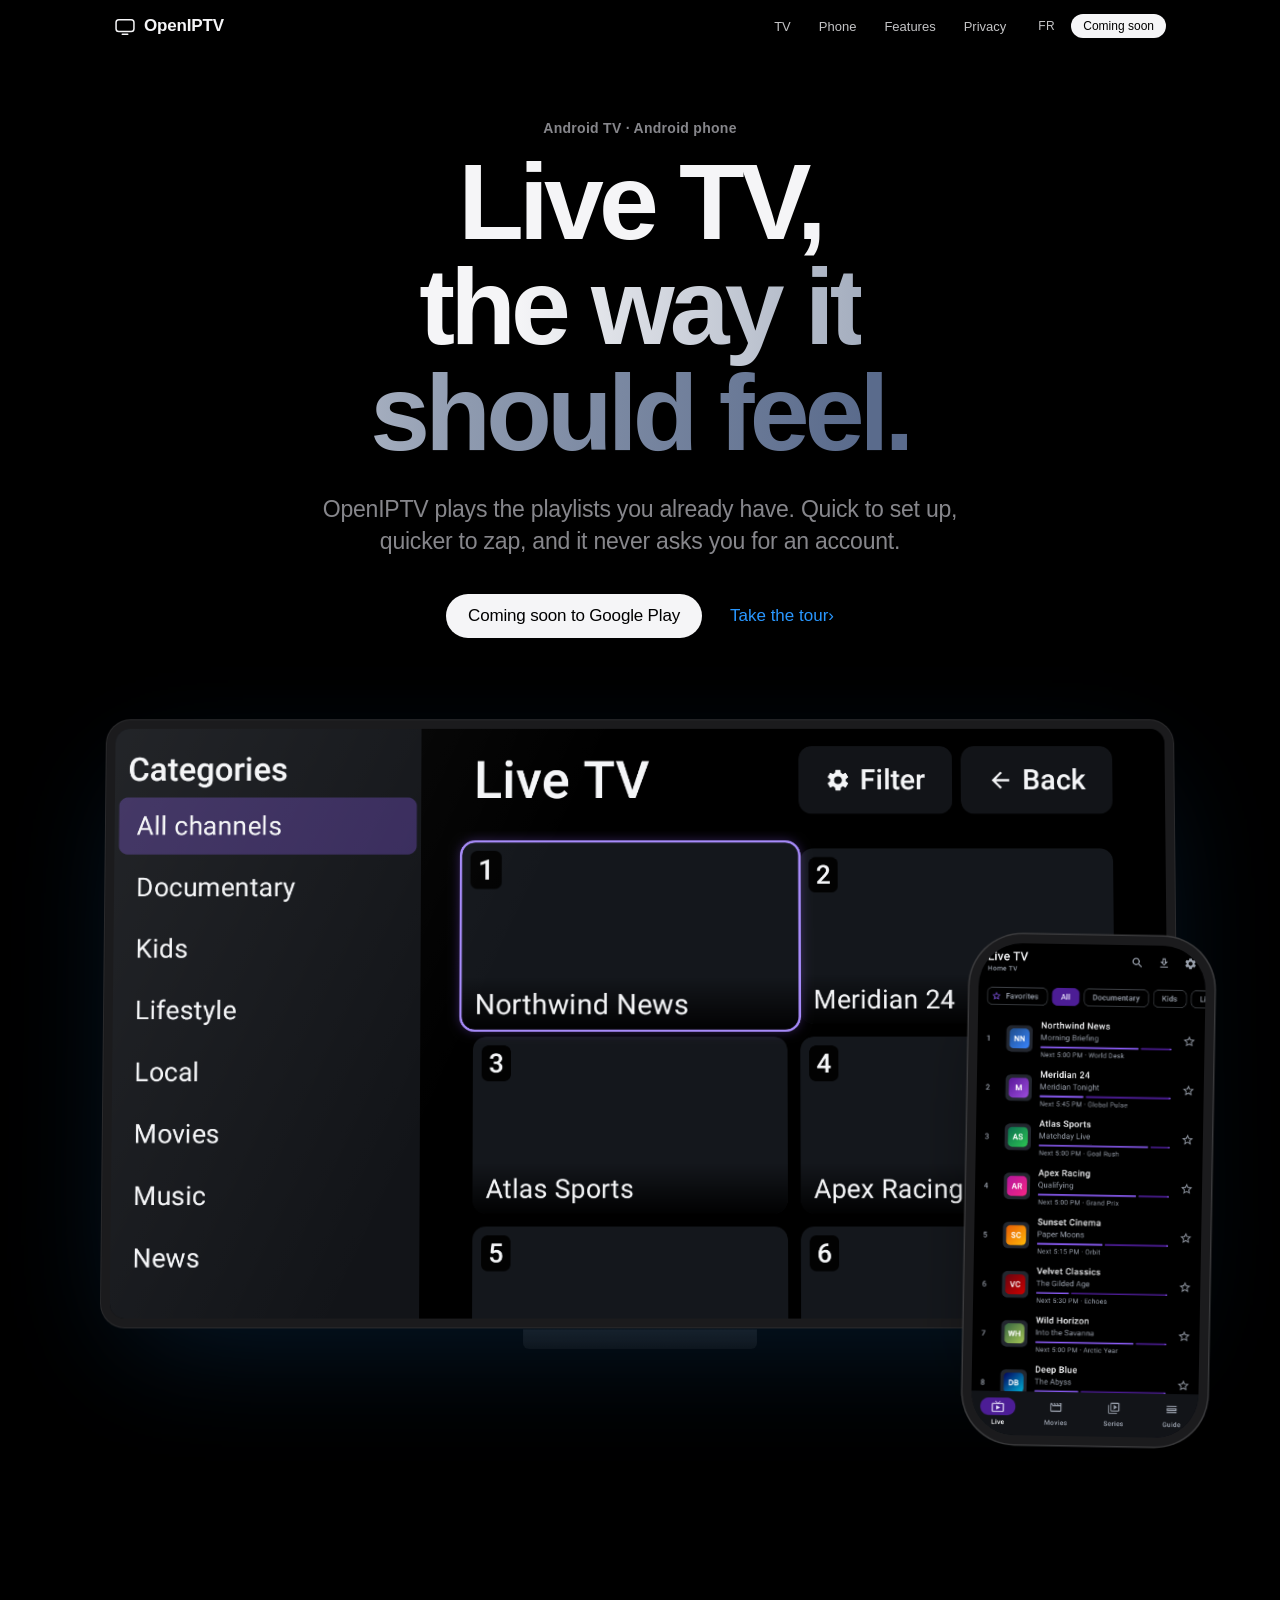
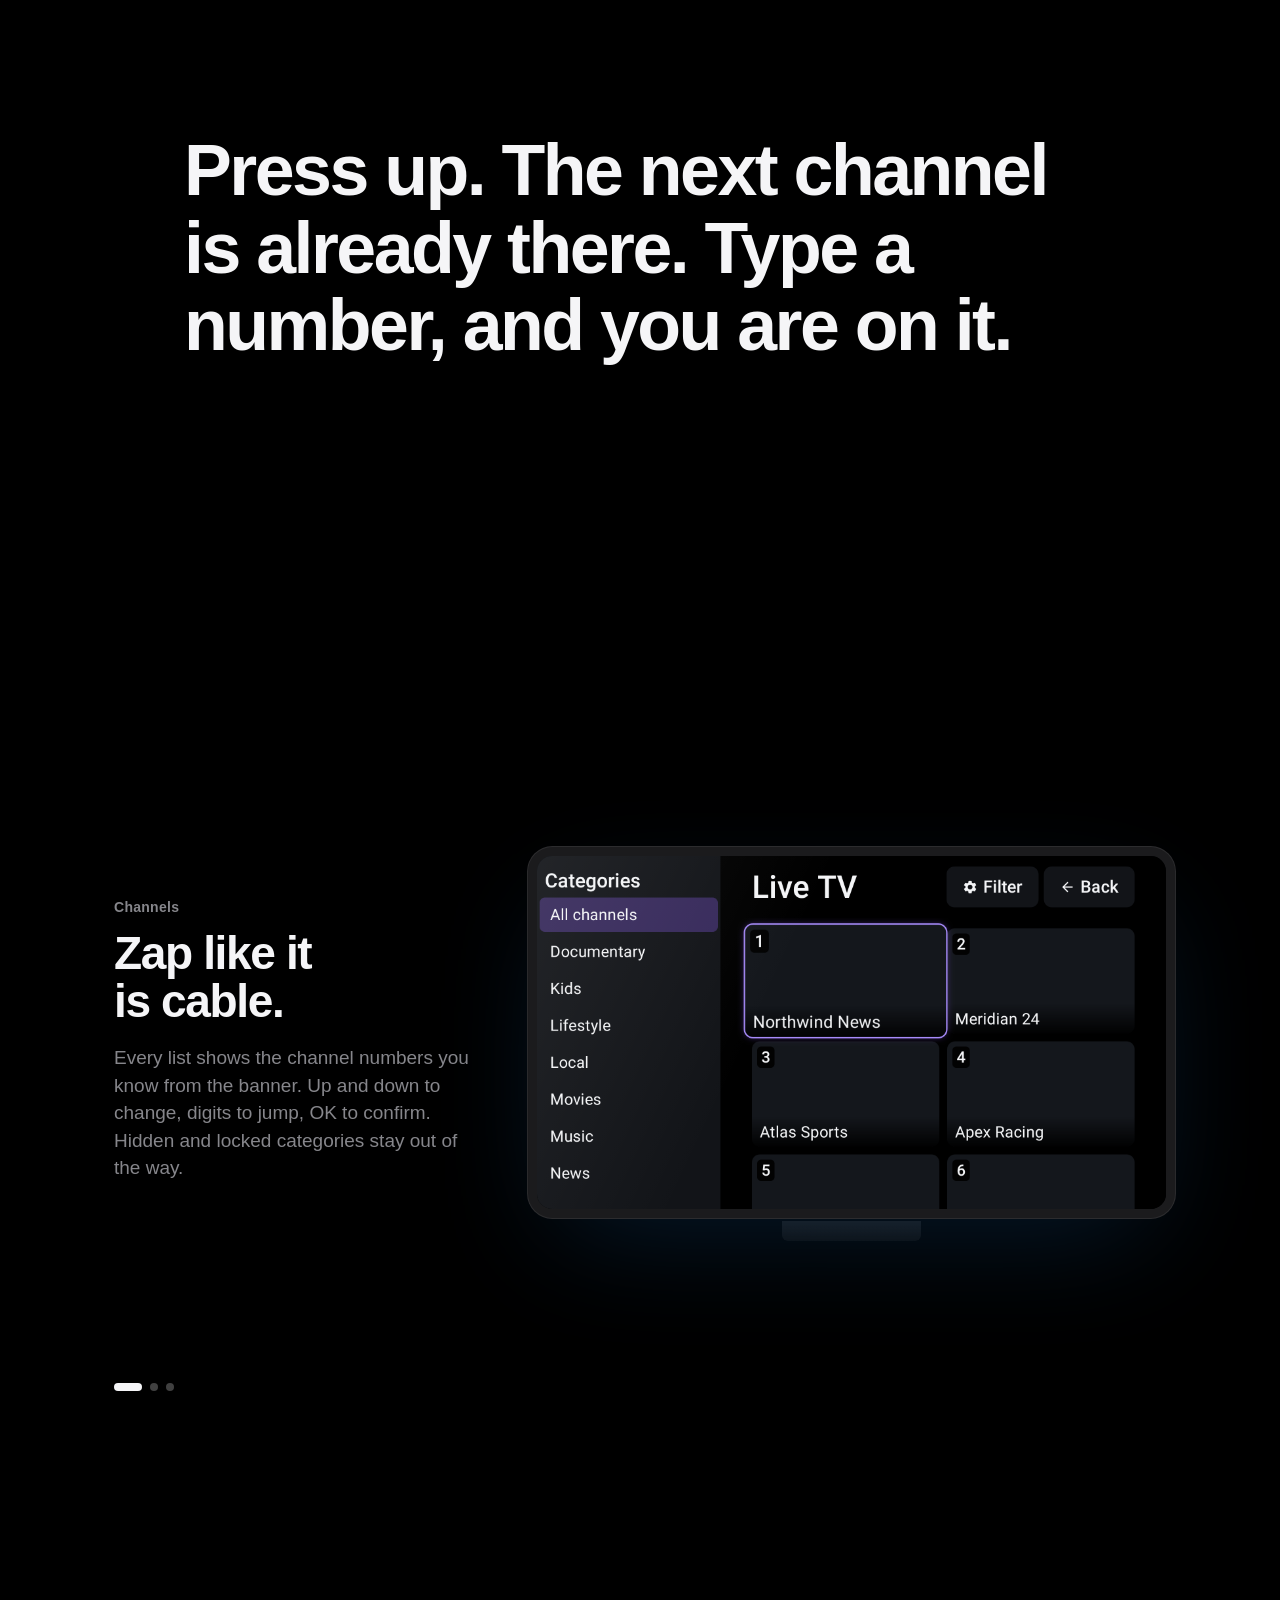
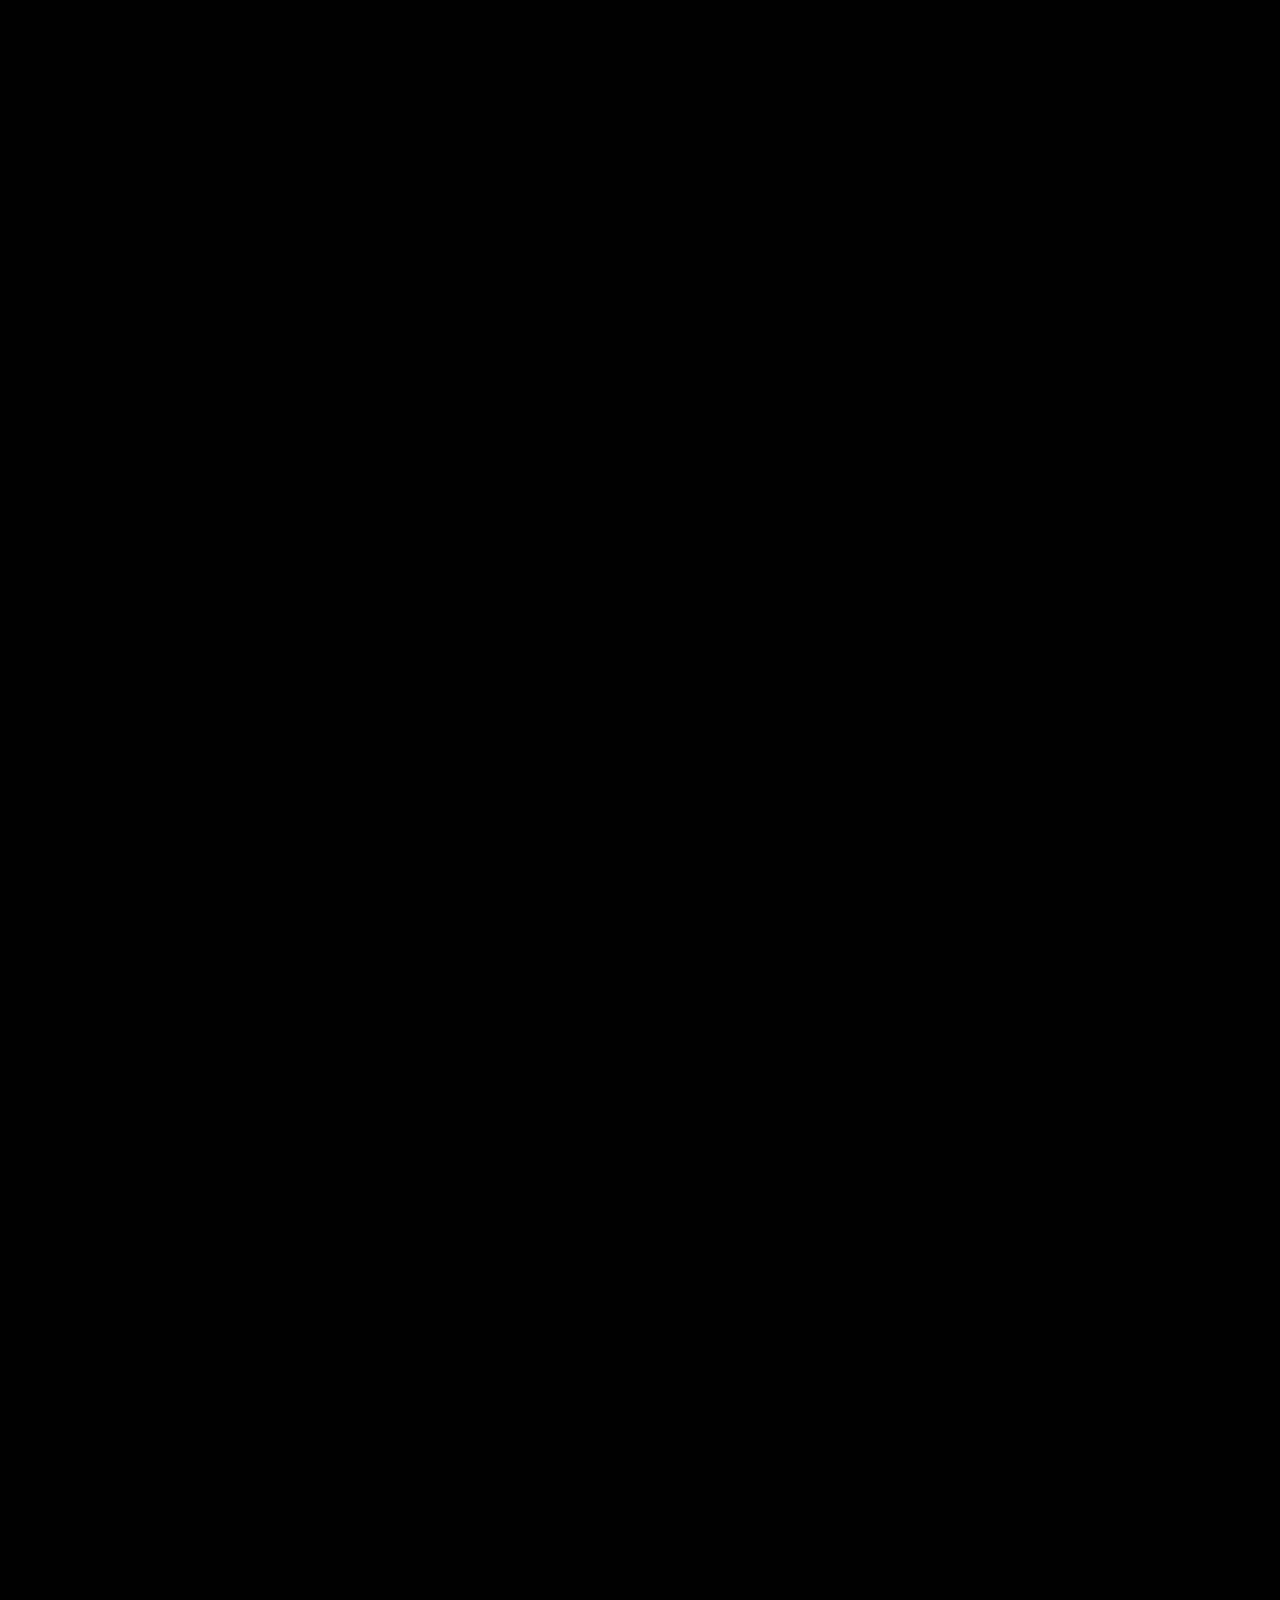
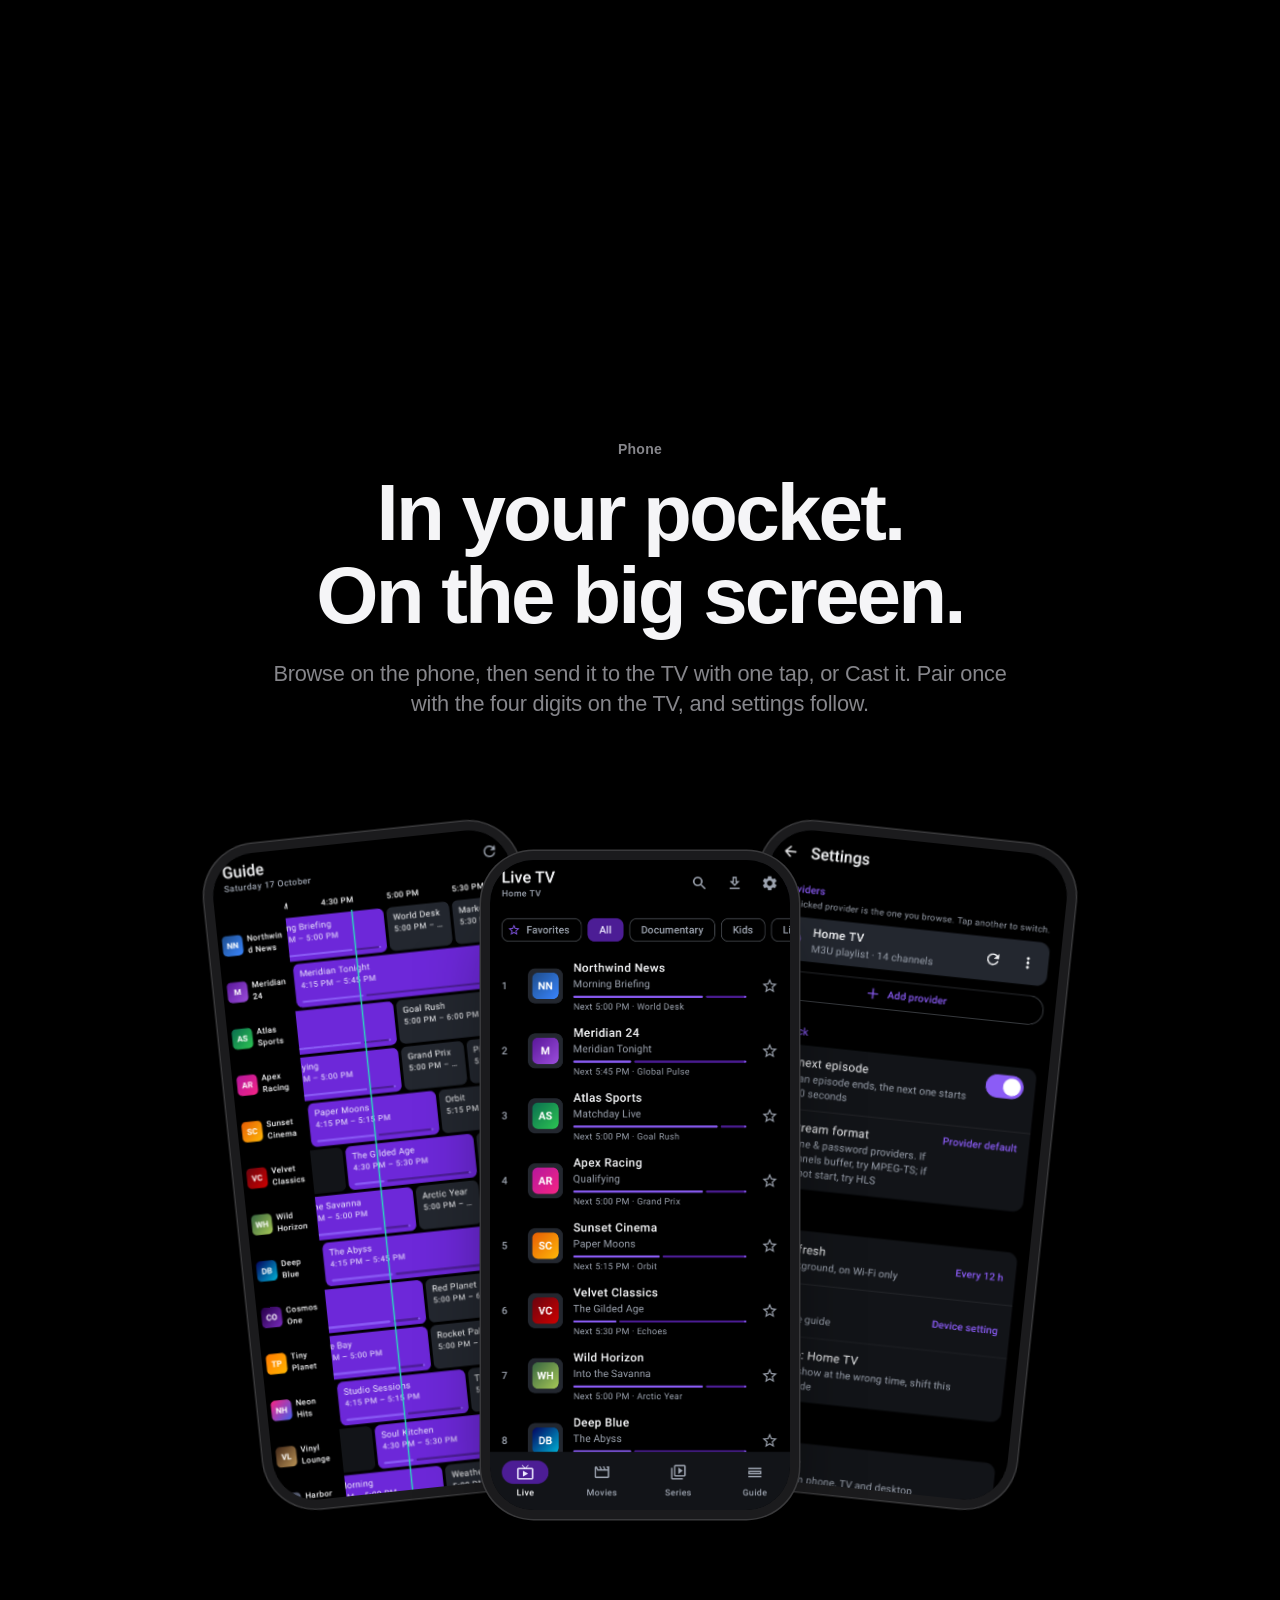
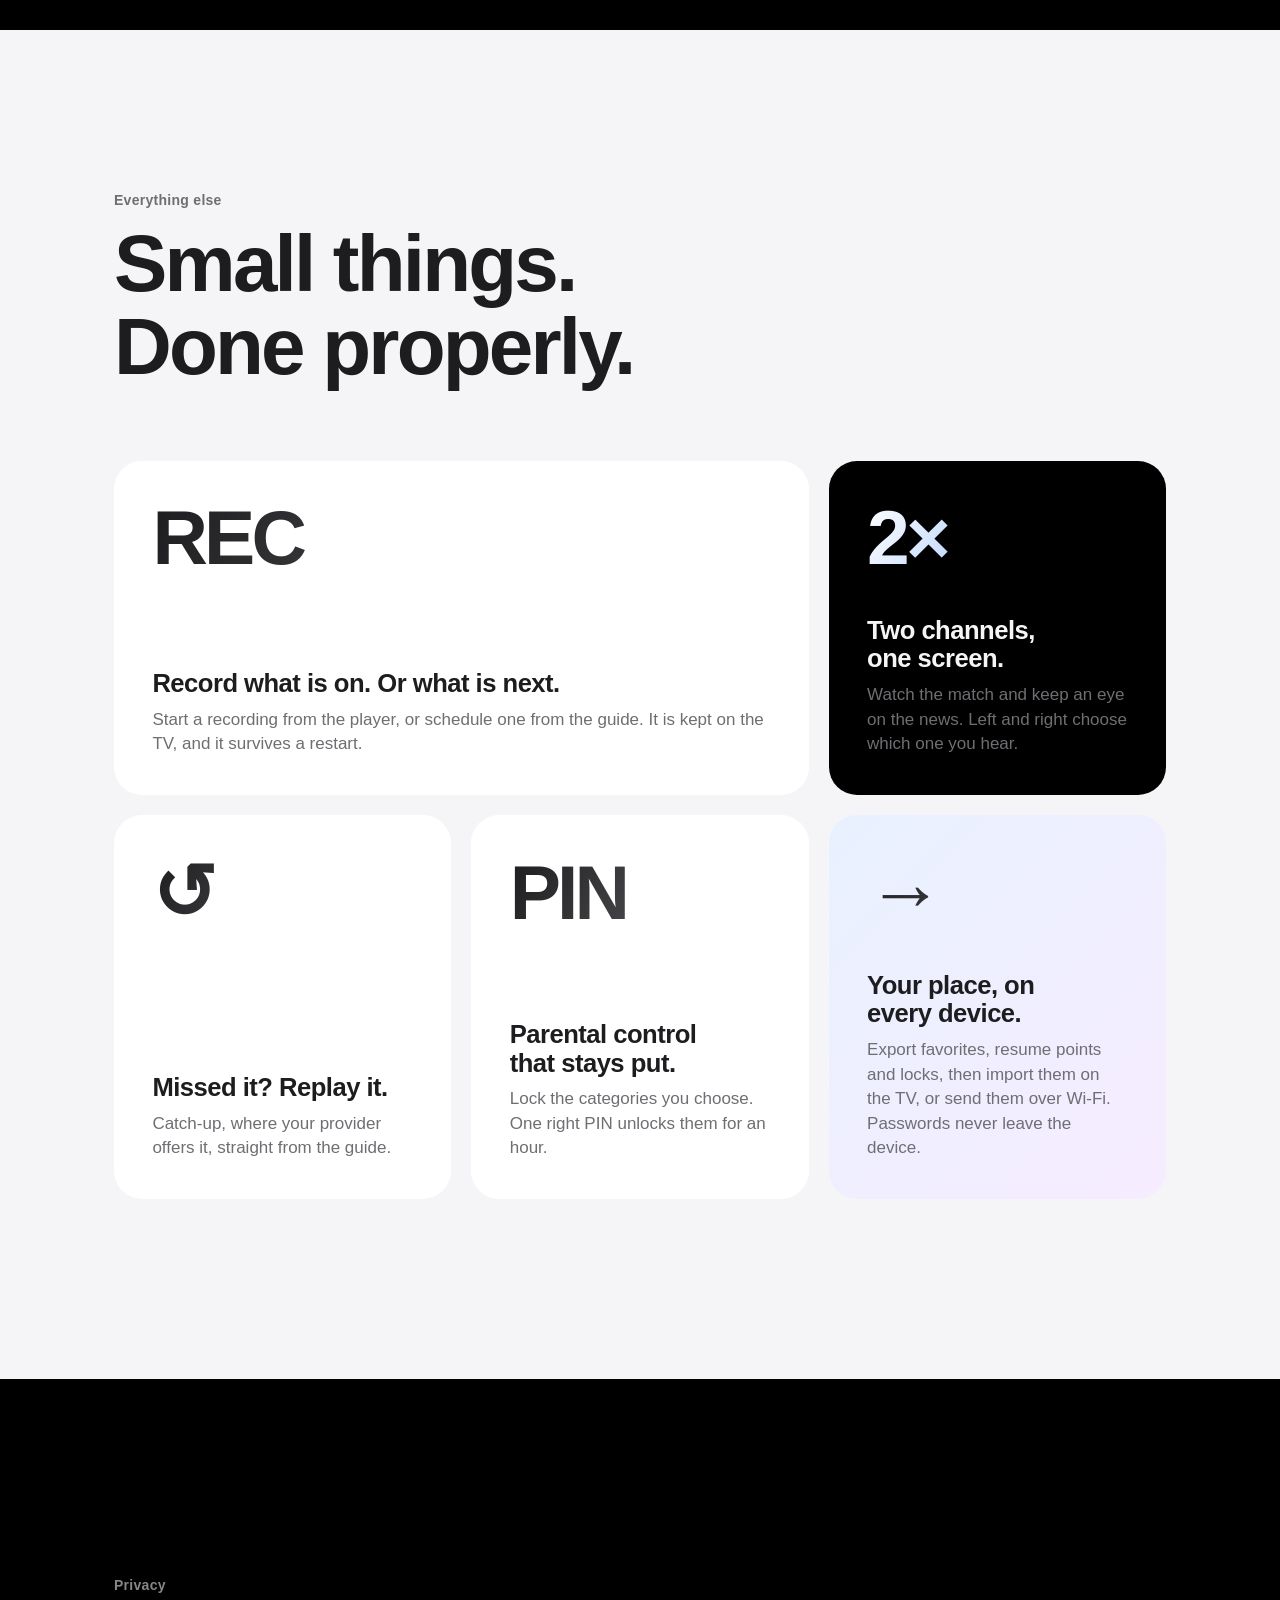
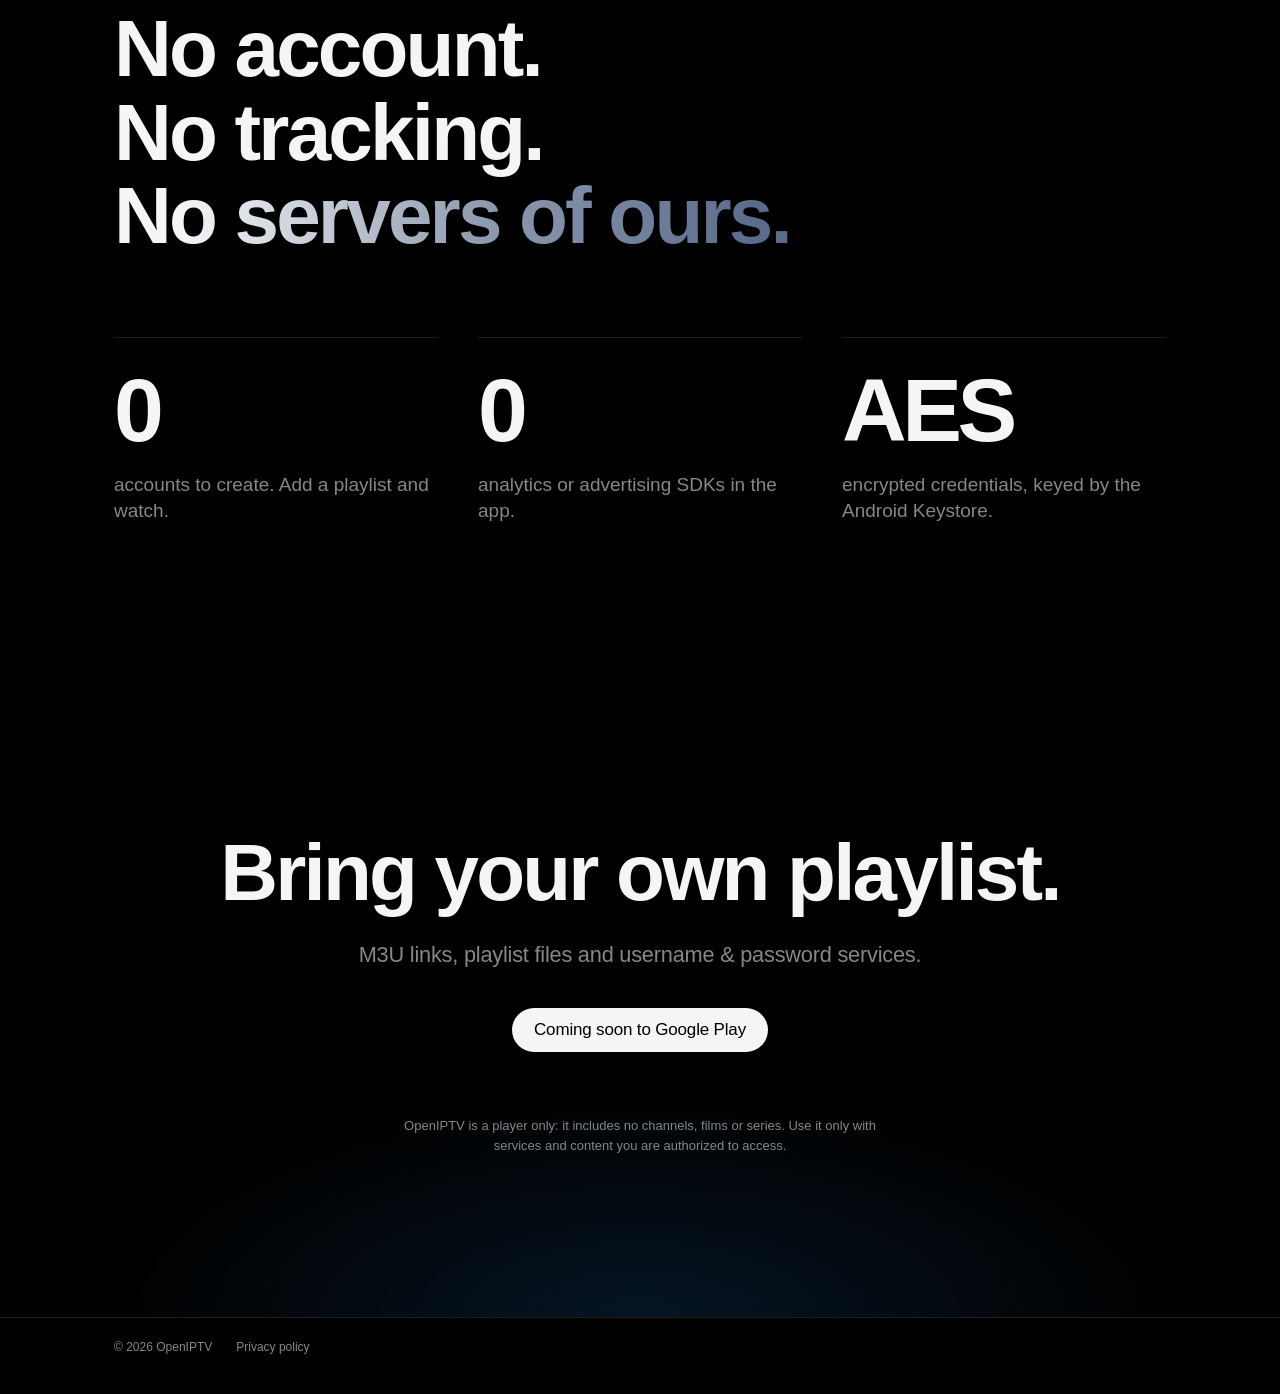
==== index.html @ de067746 "Site from YannBrrd/OpenIPTV@de47c72" ====
<!doctype html>
<!-- Template: build.py fills the double-brace keys from i18n/<lang>.json (keys starting with @ come from the build). -->
<html lang="en">
<head>
  <meta charset="utf-8">
  <meta name="viewport" content="width=device-width, initial-scale=1, viewport-fit=cover">
  <title>OpenIPTV — Live TV, the way it should feel</title>
  <meta name="description" content="OpenIPTV plays the playlists you already have, on Android TV and Android phones. Channel numbers, a real guide, recordings, no account.">
  <meta name="theme-color" content="#000000">
  <meta property="og:title" content="OpenIPTV">
  <meta property="og:description" content="Live TV, the way it should feel. For Android TV and Android phones.">
  <meta property="og:image" content="https://yannbrrd.github.io/openiptv-public/screenshots/tv-guide.png">
  <meta property="og:locale" content="en_US">
  <link rel="canonical" href="https://yannbrrd.github.io/openiptv-public/">
  <link rel="alternate" hreflang="en" href="https://yannbrrd.github.io/openiptv-public/">
  <link rel="alternate" hreflang="fr" href="https://yannbrrd.github.io/openiptv-public/fr/">
  <link rel="alternate" hreflang="x-default" href="https://yannbrrd.github.io/openiptv-public/">
  <link rel="icon" href="assets/icon.svg" type="image/svg+xml">
  <link rel="stylesheet" href="assets/site.css">
</head>
<body>

<header class="nav" data-nav>
  <div class="nav__inner">
    <a class="nav__brand" href="#top" aria-label="OpenIPTV, back to top">
      <svg class="nav__mark" viewBox="0 0 32 32" aria-hidden="true"><rect x="3" y="7" width="26" height="17" rx="4"/><path d="M12 28h8"/></svg>
      OpenIPTV
    </a>
    <nav class="nav__links" aria-label="Sections">
      <a href="#tour">TV</a>
      <a href="#phone">Phone</a>
      <a href="#features">Features</a>
      <a href="#privacy">Privacy</a>
    </nav>
    <a class="nav__lang" href="fr/" hreflang="fr" lang="fr" title="Français">FR</a>
    <span class="nav__cta">Coming soon</span>
  </div>
</header>

<main id="top">

  <!-- Hero -->
  <section class="hero" data-progress>
    <div class="hero__copy">
      <p class="eyebrow load" style="--i:0">Android TV · Android phone</p>
      <h1 class="hero__title load" style="--i:1">Live TV,<br><span class="hero__soft">the way it<br>should feel.</span></h1>
      <p class="hero__lede load" style="--i:2">OpenIPTV plays the playlists you already have. Quick to set up, quicker to zap, and it never asks you for an account.</p>
      <div class="hero__actions load" style="--i:3">
        <span class="pill pill--light">Coming soon to Google Play</span>
        <a class="link-arrow" href="#tour">Take the tour</a>
      </div>
    </div>

    <div class="hero__stage load" style="--i:4">
      <figure class="tv hero__tv">
        <div class="tv__screen"><img src="screenshots/tv-channels.png" alt="The live channel grid on a TV, with channel numbers and what is on now" width="1920" height="1080"></div>
        <div class="tv__foot" aria-hidden="true"></div>
      </figure>
      <figure class="phone hero__phone">
        <div class="phone__screen"><img src="screenshots/phone-live.png" alt="The live channel list on a phone" width="1233" height="2673"></div>
      </figure>
    </div>
  </section>

  <!-- Statement -->
  <section class="statement" data-progress aria-label="Zapping">
    <p class="statement__text" data-words>Press up. The next channel is already there. Type a number, and you are on it.</p>
  </section>

  <!-- Sticky story -->
  <section class="story" id="tour" data-story>
    <div class="story__sticky">
      <div class="story__steps">
        <article class="story__step is-active" data-step="0">
          <p class="eyebrow">Channels</p>
          <h2>Zap like it is cable.</h2>
          <p>Every list shows the channel numbers you know from the banner. Up and down to change, digits to jump, OK to confirm. Hidden and locked categories stay out of the way.</p>
        </article>
        <article class="story__step" data-step="1">
          <p class="eyebrow">Guide</p>
          <h2>The whole evening, at a glance.</h2>
          <p>The guide refreshes itself in the background. Pick a program to set a reminder, record it, or jump straight to the channel.</p>
        </article>
        <article class="story__step" data-step="2">
          <p class="eyebrow">Settings</p>
          <h2>Out of the way, a press away.</h2>
          <p>Two panes made for a remote. Parental PIN, guide refresh, stream format and clock, each with its real options, not a guessing game.</p>
        </article>
      </div>

      <figure class="tv story__tv">
        <div class="tv__screen">
          <img class="story__shot is-active" data-shot="0" src="screenshots/tv-channels.png" alt="Channel grid" loading="lazy" width="1920" height="1080">
          <img class="story__shot" data-shot="1" src="screenshots/tv-guide.png" alt="Program guide" loading="lazy" width="1920" height="1080">
          <img class="story__shot" data-shot="2" src="screenshots/tv-settings.png" alt="Settings in two panes" loading="lazy" width="1920" height="1080">
        </div>
        <div class="tv__foot" aria-hidden="true"></div>
      </figure>

      <ol class="story__dots" aria-hidden="true"><li class="is-active"></li><li></li><li></li></ol>
    </div>
  </section>

  <!-- Phone -->
  <section class="phones" id="phone" data-progress>
    <div class="section-head reveal">
      <p class="eyebrow">Phone</p>
      <h2 class="display">In your pocket.<br>On the big screen.</h2>
      <p class="lede">Browse on the phone, then send it to the TV with one tap, or Cast it. Pair once with the four digits on the TV, and settings follow.</p>
    </div>
    <div class="phones__fan">
      <figure class="phone phones__item phones__item--left"><div class="phone__screen"><img src="screenshots/phone-guide.png" alt="The program guide on a phone" loading="lazy" width="1233" height="2673"></div></figure>
      <figure class="phone phones__item phones__item--center"><div class="phone__screen"><img src="screenshots/phone-live.png" alt="Live channels with what is on now and next" loading="lazy" width="1233" height="2673"></div></figure>
      <figure class="phone phones__item phones__item--right"><div class="phone__screen"><img src="screenshots/phone-settings.png" alt="Settings grouped in sections" loading="lazy" width="1233" height="2673"></div></figure>
    </div>
  </section>

  <!-- Features (light) -->
  <section class="features" id="features">
    <div class="section-head reveal">
      <p class="eyebrow eyebrow--dark">Everything else</p>
      <h2 class="display">Small things.<br>Done properly.</h2>
    </div>

    <div class="bento">
      <article class="tile tile--wide reveal">
        <p class="tile__big">REC</p>
        <h3>Record what is on. Or what is next.</h3>
        <p>Start a recording from the player, or schedule one from the guide. It is kept on the TV, and it survives a restart.</p>
      </article>
      <article class="tile tile--dark reveal">
        <p class="tile__big">2&times;</p>
        <h3>Two channels, one screen.</h3>
        <p>Watch the match and keep an eye on the news. Left and right choose which one you hear.</p>
      </article>
      <article class="tile reveal">
        <p class="tile__big">&#8634;</p>
        <h3>Missed it? Replay it.</h3>
        <p>Catch-up, where your provider offers it, straight from the guide.</p>
      </article>
      <article class="tile reveal">
        <p class="tile__big">PIN</p>
        <h3>Parental control that stays put.</h3>
        <p>Lock the categories you choose. One right PIN unlocks them for an hour.</p>
      </article>
      <article class="tile tile--tint reveal">
        <p class="tile__big">&rarr;</p>
        <h3>Your place, on every device.</h3>
        <p>Export favorites, resume points and locks, then import them on the TV, or send them over Wi-Fi. Passwords never leave the device.</p>
      </article>
    </div>
  </section>

  <!-- Privacy -->
  <section class="privacy" id="privacy">
    <div class="section-head reveal">
      <p class="eyebrow">Privacy</p>
      <h2 class="display">No account.<br>No tracking.<br><span class="hero__soft">No servers of ours.</span></h2>
    </div>
    <dl class="facts">
      <div class="fact reveal"><dt>0</dt><dd>accounts to create. Add a playlist and watch.</dd></div>
      <div class="fact reveal"><dt>0</dt><dd>analytics or advertising SDKs in the app.</dd></div>
      <div class="fact reveal"><dt>AES</dt><dd>encrypted credentials, keyed by the Android Keystore.</dd></div>
    </dl>
  </section>

  <!-- Closing -->
  <section class="closing">
    <h2 class="display reveal">Bring your own playlist.</h2>
    <p class="lede reveal">M3U links, playlist files and username &amp; password services.</p>
    <span class="pill pill--light reveal">Coming soon to Google Play</span>
    <p class="disclaimer reveal">OpenIPTV is a player only: it includes no channels, films or series. Use it only with services and content you are authorized to access.</p>
  </section>
</main>

<footer class="footer">
  <div class="footer__inner">
    <span>&copy; <span data-year>2026</span> OpenIPTV</span>
    <a href="privacy.html">Privacy policy</a>
  </div>
</footer>

<script src="assets/site.js" defer></script>
</body>
</html>
---- assets/site.css ----
/* OpenIPTV website. No framework: a few custom properties, real type, and
   motion driven by scroll progress (--p, set by site.js). */

:root {
  --bg: #000;
  --fg: #f5f5f7;
  --muted: #86868b;
  --hairline: rgba(255, 255, 255, .12);
  --light-bg: #f5f5f7;
  --light-fg: #1d1d1f;
  --light-muted: #6e6e73;
  --accent: #2997ff;
  --bezel: #1b1b1d;
  --ease: cubic-bezier(.2, .7, .1, 1);
  --gutter: clamp(20px, 5vw, 64px);
  --max: 1180px;
  font-family: -apple-system, BlinkMacSystemFont, "SF Pro Display", "SF Pro Text", "Helvetica Neue", "Segoe UI", Roboto, Arial, sans-serif;
  -webkit-font-smoothing: antialiased;
  -moz-osx-font-smoothing: grayscale;
  text-rendering: optimizeLegibility;
}

* { box-sizing: border-box; }
html { scroll-behavior: smooth; }
body { margin: 0; background: var(--bg); color: var(--fg); overflow-x: hidden; }
img { display: block; max-width: 100%; }
a { color: inherit; }
h1, h2, h3, p { margin: 0; }
h1, h2, h3, .statement__text { text-wrap: balance; }

/* ---------- Type ---------- */

.eyebrow {
  font-size: 14px;
  font-weight: 600;
  letter-spacing: .02em;
  color: var(--muted);
  margin-bottom: 14px;
}
.eyebrow--dark { color: var(--light-muted); }

.display {
  font-size: clamp(40px, 6.4vw, 80px);
  line-height: 1.04;
  letter-spacing: -.035em;
  font-weight: 700;
}

.lede {
  font-size: clamp(19px, 1.7vw, 24px);
  line-height: 1.4;
  letter-spacing: -.01em;
  color: var(--muted);
  max-width: 34em;
  margin-top: 22px;
}

.section-head { max-width: var(--max); margin: 0 auto; padding: 0 var(--gutter); }

/* ---------- Nav ---------- */

.nav {
  position: fixed;
  inset: 0 0 auto 0;
  z-index: 10;
  transition: background .4s var(--ease), border-color .4s var(--ease);
  border-bottom: 1px solid transparent;
}
.nav.is-light {
  background: rgba(245, 245, 247, .78) !important;
  border-bottom-color: rgba(0, 0, 0, .08) !important;
  color: var(--light-fg);
}
.nav.is-light .nav__links a { color: rgba(29, 29, 31, .8); }
.nav.is-light .nav__cta { background: var(--light-fg); color: #fff; }
.nav.is-scrolled {
  background: rgba(0, 0, 0, .72);
  backdrop-filter: saturate(180%) blur(20px);
  -webkit-backdrop-filter: saturate(180%) blur(20px);
  border-bottom-color: var(--hairline);
}
.nav__inner {
  max-width: var(--max);
  margin: 0 auto;
  height: 52px;
  padding: 0 var(--gutter);
  display: flex;
  align-items: center;
  gap: 32px;
}
.nav__brand {
  display: flex;
  align-items: center;
  gap: 8px;
  font-weight: 600;
  font-size: 17px;
  letter-spacing: -.01em;
  text-decoration: none;
}
.nav__mark { width: 22px; height: 22px; fill: none; stroke: currentColor; stroke-width: 2.2; stroke-linecap: round; }
.nav__links { display: flex; gap: 28px; margin-left: auto; }
.nav__links a { font-size: 13px; color: rgba(245, 245, 247, .8); text-decoration: none; transition: color .2s; }
.nav__links a:hover { color: var(--fg); }
.nav__cta { font-size: 12px; font-weight: 500; padding: 5px 12px; border-radius: 980px; background: var(--fg); color: #000; text-decoration: none; }
.nav__lang { font-size: 12px; font-weight: 500; letter-spacing: .04em; color: rgba(245, 245, 247, .8); text-decoration: none; margin-right: -16px; }
.nav__lang:hover { color: var(--fg); }
.nav.is-light .nav__lang { color: rgba(29, 29, 31, .8); }

/* ---------- Buttons ---------- */

.pill {
  display: inline-flex;
  align-items: center;
  height: 44px;
  padding: 0 22px;
  border-radius: 980px;
  font-size: 17px;
  font-weight: 500;
  letter-spacing: -.01em;
}
.pill--light { background: var(--fg); color: #000; }
a.pill { text-decoration: none; }
.link-arrow { color: var(--accent); font-size: 17px; text-decoration: none; }
.link-arrow::after { content: " \203A"; display: inline-block; transition: transform .3s var(--ease); }
.link-arrow:hover::after { transform: translateX(3px); }

/* ---------- Devices ---------- */

.tv { margin: 0; position: relative; }
.tv__screen {
  position: relative;
  aspect-ratio: 16 / 9;
  border-radius: clamp(8px, 1.2vw, 18px);
  overflow: hidden;
  background:
    radial-gradient(120% 90% at 30% 20%, #1c2333 0%, #0b0d12 55%, #050506 100%);
  box-shadow:
    0 0 0 clamp(5px, .7vw, 10px) var(--bezel),
    0 0 0 calc(clamp(5px, .7vw, 10px) + 1px) #2c2c2e,
    0 40px 120px -20px rgba(41, 151, 255, .18),
    0 60px 100px -40px rgba(0, 0, 0, .9);
}
.tv__screen img { width: 100%; height: 100%; object-fit: cover; }
.tv__screen::after {
  /* the faint reflection of a glossy panel */
  content: "";
  position: absolute;
  inset: 0;
  background: linear-gradient(115deg, rgba(255, 255, 255, .07) 0%, rgba(255, 255, 255, 0) 38%);
  pointer-events: none;
}
.tv__foot {
  width: 22%;
  height: clamp(10px, 1.6vw, 22px);
  margin: clamp(6px, .9vw, 12px) auto 0;
  border-radius: 0 0 6px 6px;
  background: linear-gradient(#2a2a2c, #111);
}

.phone { margin: 0; }
.phone__screen {
  position: relative;
  aspect-ratio: 1233 / 2673;
  border-radius: clamp(26px, 3.4vw, 46px);
  overflow: hidden;
  background: linear-gradient(160deg, #15171c, #050506);
  box-shadow:
    0 0 0 clamp(6px, .7vw, 10px) var(--bezel),
    0 0 0 calc(clamp(6px, .7vw, 10px) + 1.5px) #3a3a3c,
    0 50px 90px -30px rgba(0, 0, 0, .9);
}
.phone__screen img { width: 100%; height: 100%; object-fit: cover; }
.phone__screen::before {
  /* punch-hole camera */
  content: "";
  position: absolute;
  top: 1.6%;
  left: 50%;
  width: 3.4%;
  aspect-ratio: 1;
  border-radius: 50%;
  background: #000;
  transform: translateX(-50%);
  z-index: 1;
}
.is-missing { visibility: hidden; }

/* ---------- Load-in ---------- */

.load {
  opacity: 0;
  transform: translateY(24px);
  animation: rise 1.1s var(--ease) forwards;
  animation-delay: calc(var(--i) * 110ms + 120ms);
}
@keyframes rise { to { opacity: 1; transform: none; } }

/* ---------- Hero ---------- */

.hero {
  --p: 0;
  min-height: 100vh;
  padding: 120px var(--gutter) 80px;
  text-align: center;
  overflow: hidden;
}
.hero__copy { max-width: 900px; margin: 0 auto; }
.hero__title {
  font-size: clamp(48px, 8.4vw, 112px);
  line-height: .98;
  letter-spacing: -.045em;
  font-weight: 700;
}
.hero__soft {
  background: linear-gradient(92deg, #f5f5f7 10%, #8e9aaf 55%, #5a6b8c 95%);
  -webkit-background-clip: text;
  background-clip: text;
  color: transparent;
}
.hero__lede {
  margin: 28px auto 0;
  max-width: 30em;
  font-size: clamp(19px, 1.8vw, 24px);
  line-height: 1.38;
  color: var(--muted);
  letter-spacing: -.01em;
}
.hero__actions { margin-top: 36px; display: flex; gap: 28px; justify-content: center; align-items: center; flex-wrap: wrap; }

.hero__stage {
  position: relative;
  max-width: 1080px;
  margin: 72px auto 0;
  padding-bottom: 6%;
}
.hero__tv {
  transform: perspective(1600px) rotateX(calc((1 - var(--p) * 2.2) * 10deg)) scale(calc(.9 + var(--p) * .22));
  transform-origin: 50% 100%;
  will-change: transform;
}
.hero__phone {
  position: absolute;
  width: 21%;
  right: -2%;
  bottom: 0;
  transform: translateY(calc((1 - var(--p) * 2) * 70px)) rotate(calc((1 - var(--p) * 2) * 4deg));
  will-change: transform;
}

/* ---------- Statement ---------- */

.statement {
  --p: 0;
  max-width: 1040px;
  margin: 0 auto;
  padding: 26vh var(--gutter);
}
.statement__text {
  font-size: clamp(36px, 5.6vw, 72px);
  line-height: 1.08;
  letter-spacing: -.035em;
  font-weight: 700;
}
.statement__text .w {
  /* each word lights up as the sentence scrolls through the middle */
  opacity: clamp(.16, calc((var(--p) * 1.8 - var(--k)) * 6), 1);
  transition: opacity .15s linear;
}

/* ---------- Story ---------- */

.story { height: 320vh; position: relative; }
.story__sticky {
  position: sticky;
  top: 0;
  height: 100vh;
  max-width: var(--max);
  margin: 0 auto;
  padding: 0 var(--gutter);
  display: grid;
  grid-template-columns: minmax(260px, 4fr) 7fr;
  align-items: center;
  gap: clamp(28px, 5vw, 72px);
}
.story__steps { position: relative; min-height: 300px; }
.story__step {
  position: absolute;
  inset: 0 0 auto 0;
  opacity: 0;
  transform: translateY(28px);
  transition: opacity .7s var(--ease), transform .7s var(--ease);
  pointer-events: none;
}
.story__step.is-active { opacity: 1; transform: none; pointer-events: auto; }
.story__step h2 { font-size: clamp(32px, 3.6vw, 48px); line-height: 1.06; letter-spacing: -.03em; font-weight: 700; }
.story__step p:not(.eyebrow) { margin-top: 18px; font-size: 19px; line-height: 1.45; color: var(--muted); }
.story__tv .tv__screen img.story__shot {
  position: absolute;
  inset: 0;
  opacity: 0;
  transform: scale(1.035);
  transition: opacity .8s var(--ease), transform 1.2s var(--ease);
}
.story__tv .tv__screen img.story__shot.is-active { opacity: 1; transform: none; }
.story__dots {
  position: absolute;
  left: var(--gutter);
  bottom: 12vh;
  display: flex;
  gap: 8px;
  padding: 0;
  margin: 0;
  list-style: none;
}
.story__dots li { width: 8px; height: 8px; border-radius: 4px; background: rgba(255, 255, 255, .25); transition: width .5s var(--ease), background .5s; }
.story__dots li.is-active { width: 28px; background: var(--fg); }

/* ---------- Phones ---------- */

.phones { --p: 0; padding: 18vh 0 20vh; overflow: hidden; }
.phones .section-head { text-align: center; }
.phones .lede { margin-left: auto; margin-right: auto; }
.phones__fan {
  display: flex;
  justify-content: center;
  align-items: flex-end;
  gap: clamp(12px, 3vw, 40px);
  margin-top: 80px;
  padding: 0 var(--gutter);
}
.phones__item { width: clamp(96px, 26vw, 300px); will-change: transform; }
.phones__item--left { transform: translateX(calc((1 - var(--p) * 1.6) * 90px)) translateY(40px) rotate(calc((1 - var(--p) * 1.6) * -6deg)); }
.phones__item--right { transform: translateX(calc((1 - var(--p) * 1.6) * -90px)) translateY(40px) rotate(calc((1 - var(--p) * 1.6) * 6deg)); }
.phones__item--center { transform: translateY(calc((1 - var(--p) * 1.6) * 60px)); z-index: 1; }

/* ---------- Features (light section) ---------- */

.features {
  background: var(--light-bg);
  color: var(--light-fg);
  padding: 18vh 0 20vh;
}
.features .display { color: var(--light-fg); }
.bento {
  max-width: var(--max);
  margin: 72px auto 0;
  padding: 0 var(--gutter);
  display: grid;
  grid-template-columns: repeat(3, 1fr);
  gap: 20px;
}
.tile {
  background: #fff;
  border-radius: 28px;
  padding: clamp(28px, 3vw, 44px);
  min-height: 300px;
  display: flex;
  flex-direction: column;
  justify-content: flex-end;
  transition: transform .5s var(--ease), box-shadow .5s var(--ease);
}
.tile:hover { transform: translateY(-4px); box-shadow: 0 30px 60px -30px rgba(0, 0, 0, .25); }
.tile--wide { grid-column: span 2; }
.tile--dark { background: #000; color: var(--fg); }
.tile--dark p:not(.tile__big) { color: var(--muted); }
.tile--tint { background: linear-gradient(135deg, #e8f1ff 0%, #f6ecff 100%); }
.tile__big {
  font-size: clamp(56px, 6vw, 92px);
  font-weight: 800;
  letter-spacing: -.05em;
  line-height: 1;
  margin-bottom: auto;
  padding-bottom: 40px;
  background: linear-gradient(120deg, #1d1d1f, #6e6e73);
  -webkit-background-clip: text;
  background-clip: text;
  color: transparent;
}
.tile--dark .tile__big { background-image: linear-gradient(120deg, #fff, #5e9cff); }
.tile h3 { font-size: clamp(22px, 2vw, 28px); line-height: 1.12; letter-spacing: -.02em; font-weight: 700; }
.tile p:not(.tile__big) { margin-top: 10px; font-size: 17px; line-height: 1.45; color: var(--light-muted); }

/* ---------- Privacy ---------- */

.privacy { padding: 22vh 0 18vh; }
.facts {
  max-width: var(--max);
  margin: 80px auto 0;
  padding: 0 var(--gutter);
  display: grid;
  grid-template-columns: repeat(3, 1fr);
  gap: 40px;
}
.fact { border-top: 1px solid var(--hairline); padding-top: 28px; }
.fact dt { font-size: clamp(56px, 7vw, 96px); font-weight: 700; letter-spacing: -.05em; line-height: 1; }
.fact dd { margin: 16px 0 0; font-size: 19px; line-height: 1.4; color: var(--muted); max-width: 18em; }

/* ---------- Closing ---------- */

.closing {
  text-align: center;
  padding: 16vh var(--gutter) 18vh;
  display: flex;
  flex-direction: column;
  align-items: center;
  gap: 8px;
  background: radial-gradient(60% 50% at 50% 100%, rgba(41, 151, 255, .14), transparent 70%);
}
.closing .lede { margin: 18px auto 30px; }
.disclaimer { margin-top: 56px; max-width: 40em; font-size: 13px; line-height: 1.5; color: var(--muted); }

/* ---------- Footer ---------- */

.footer { border-top: 1px solid var(--hairline); }
.footer__inner {
  max-width: var(--max);
  margin: 0 auto;
  padding: 22px var(--gutter) 40px;
  display: flex;
  gap: 24px;
  font-size: 12px;
  color: var(--muted);
}
.footer a { color: var(--muted); text-decoration: none; }
.footer a:hover { color: var(--fg); }

/* ---------- Reveal ---------- */

.reveal { opacity: 0; transform: translateY(40px); transition: opacity 1s var(--ease), transform 1s var(--ease); }
.reveal.is-in { opacity: 1; transform: none; }
.bento .reveal:nth-child(2), .facts .reveal:nth-child(2) { transition-delay: .08s; }
.bento .reveal:nth-child(3), .facts .reveal:nth-child(3) { transition-delay: .16s; }
.bento .reveal:nth-child(4) { transition-delay: .08s; }
.bento .reveal:nth-child(5) { transition-delay: .16s; }

/* ---------- Small screens ---------- */

@media (max-width: 860px) {
  .nav__links { display: none; }
  .nav__cta, .nav__lang { margin-left: auto; }
  .nav__lang + .nav__cta { margin-left: 0; }
  .hero__phone { width: 26%; right: 0; }
  .story { height: auto; }
  .story__sticky { position: static; height: auto; grid-template-columns: 1fr; padding-top: 12vh; padding-bottom: 12vh; }
  .story__steps { min-height: 0; display: grid; gap: 40px; }
  .story__step { position: static; opacity: 1; transform: none; }
  .story__tv { order: -1; }
  .story__tv .tv__screen img.story__shot:not([data-shot="0"]) { display: none; }
  .story__tv .tv__screen img.story__shot[data-shot="0"] { opacity: 1; transform: none; }
  .story__dots { display: none; }
  .bento { grid-template-columns: 1fr; }
  .tile--wide { grid-column: auto; }
  .facts { grid-template-columns: 1fr; gap: 0; }
  .fact { padding: 28px 0; }
}

/* ---------- Reduced motion ---------- */

@media (prefers-reduced-motion: reduce) {
  html { scroll-behavior: auto; }
  .load, .reveal { animation: none; opacity: 1; transform: none; transition: none; }
  .hero__tv, .hero__phone, .phones__item { transform: none !important; }
  .statement__text .w { opacity: 1; }
  .story__step, .story__tv .tv__screen img.story__shot { transition: none; }
}
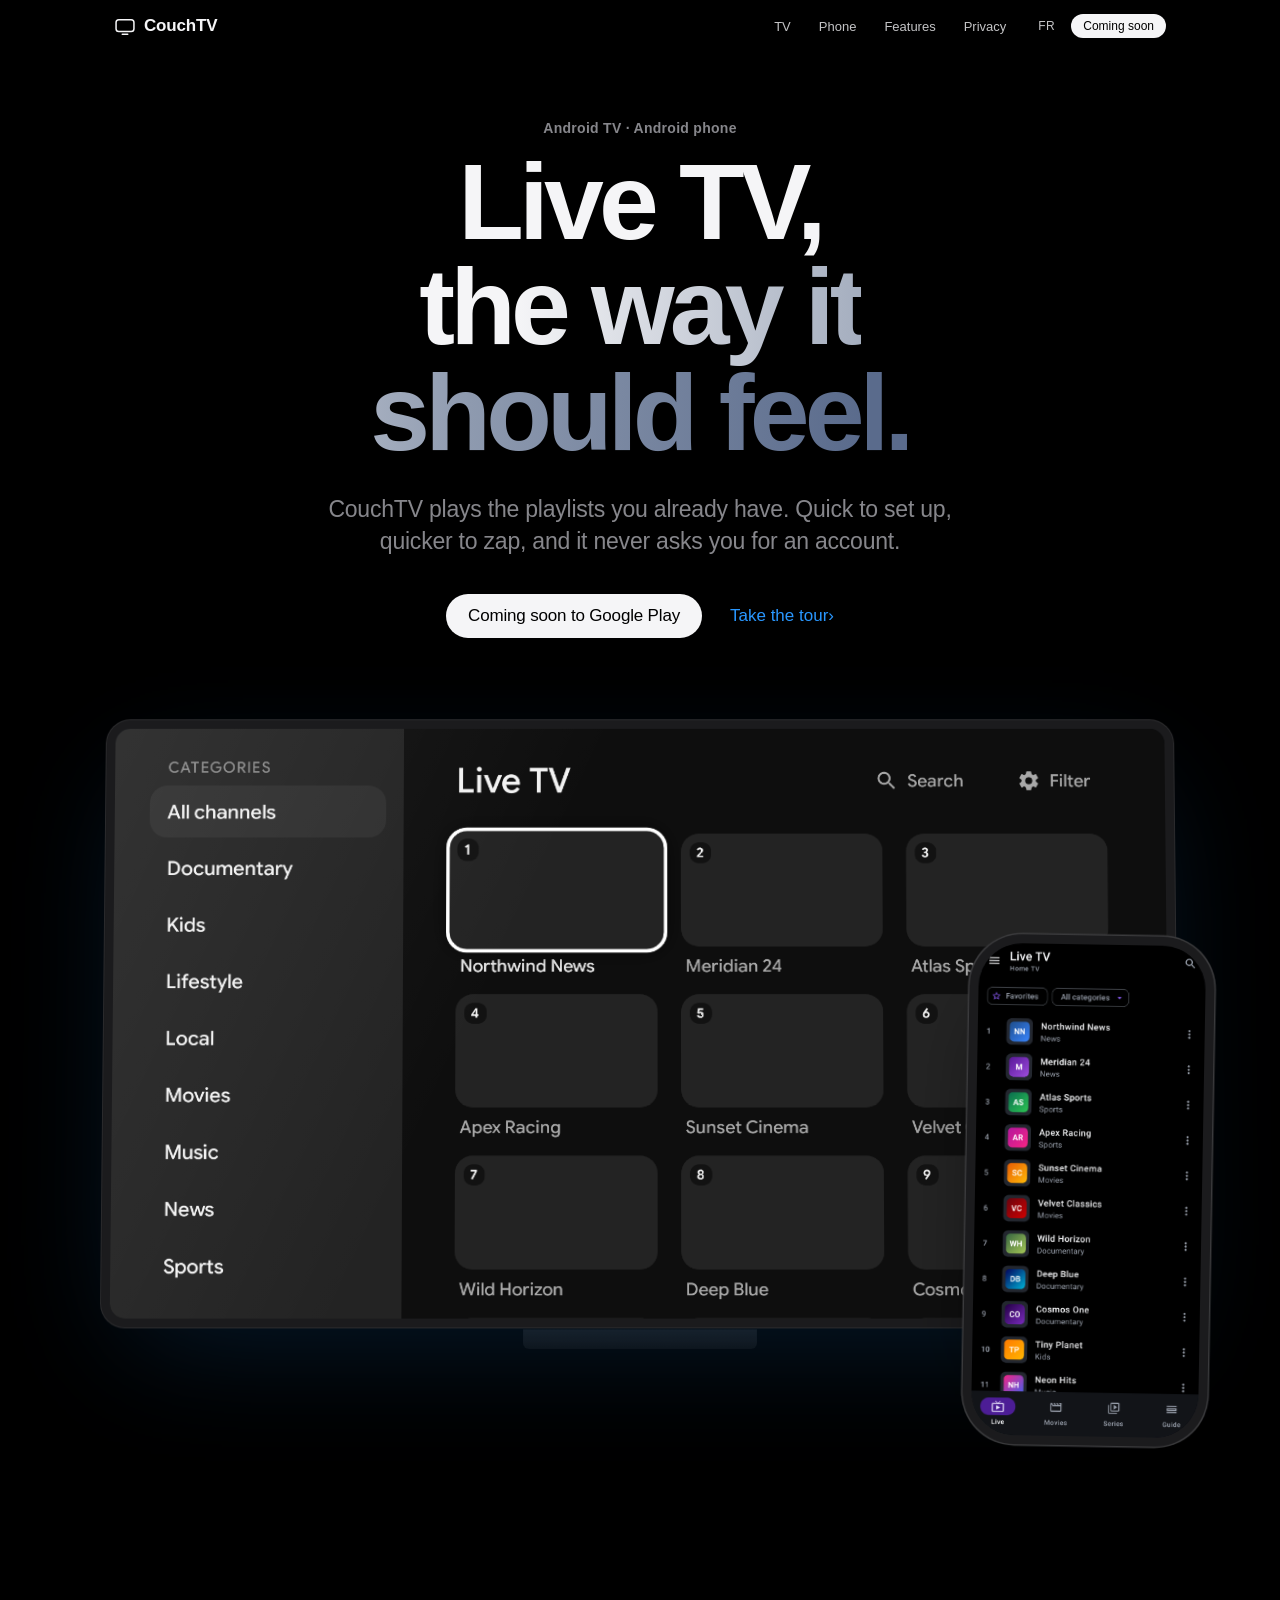
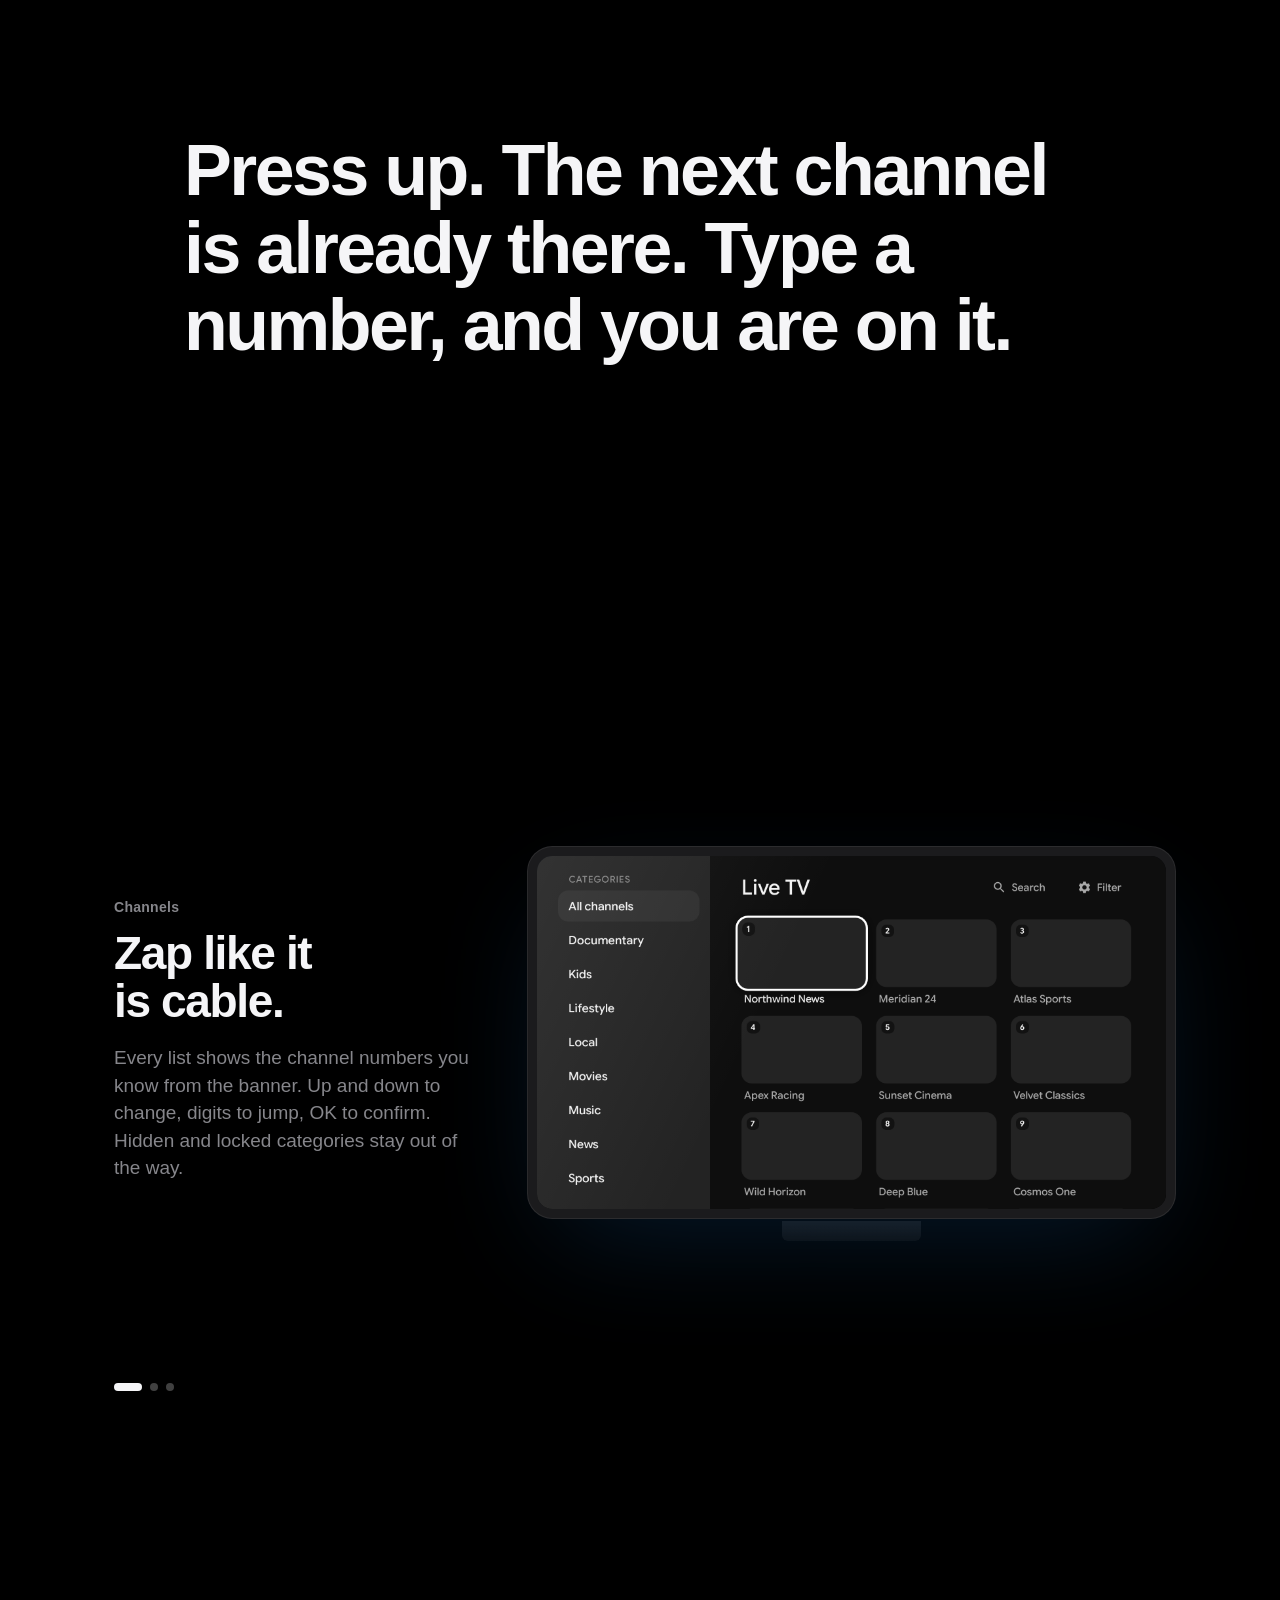
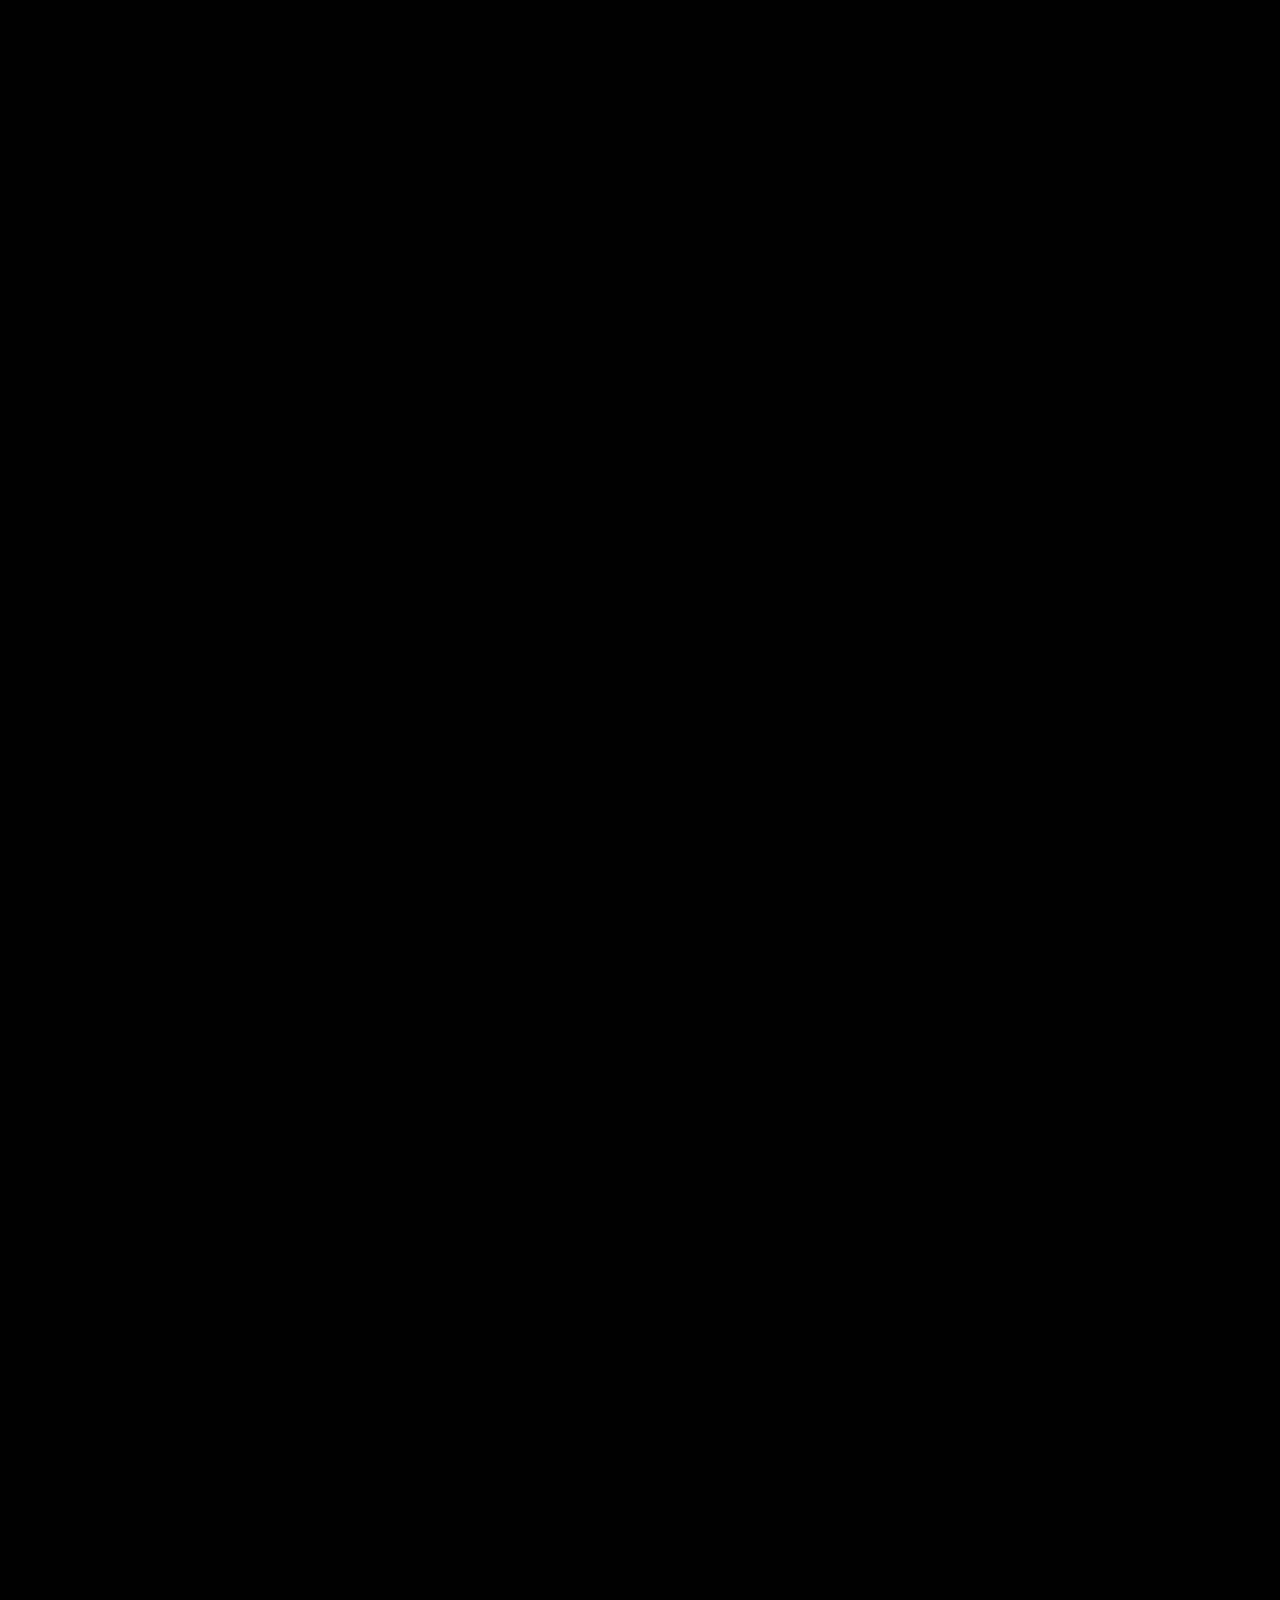
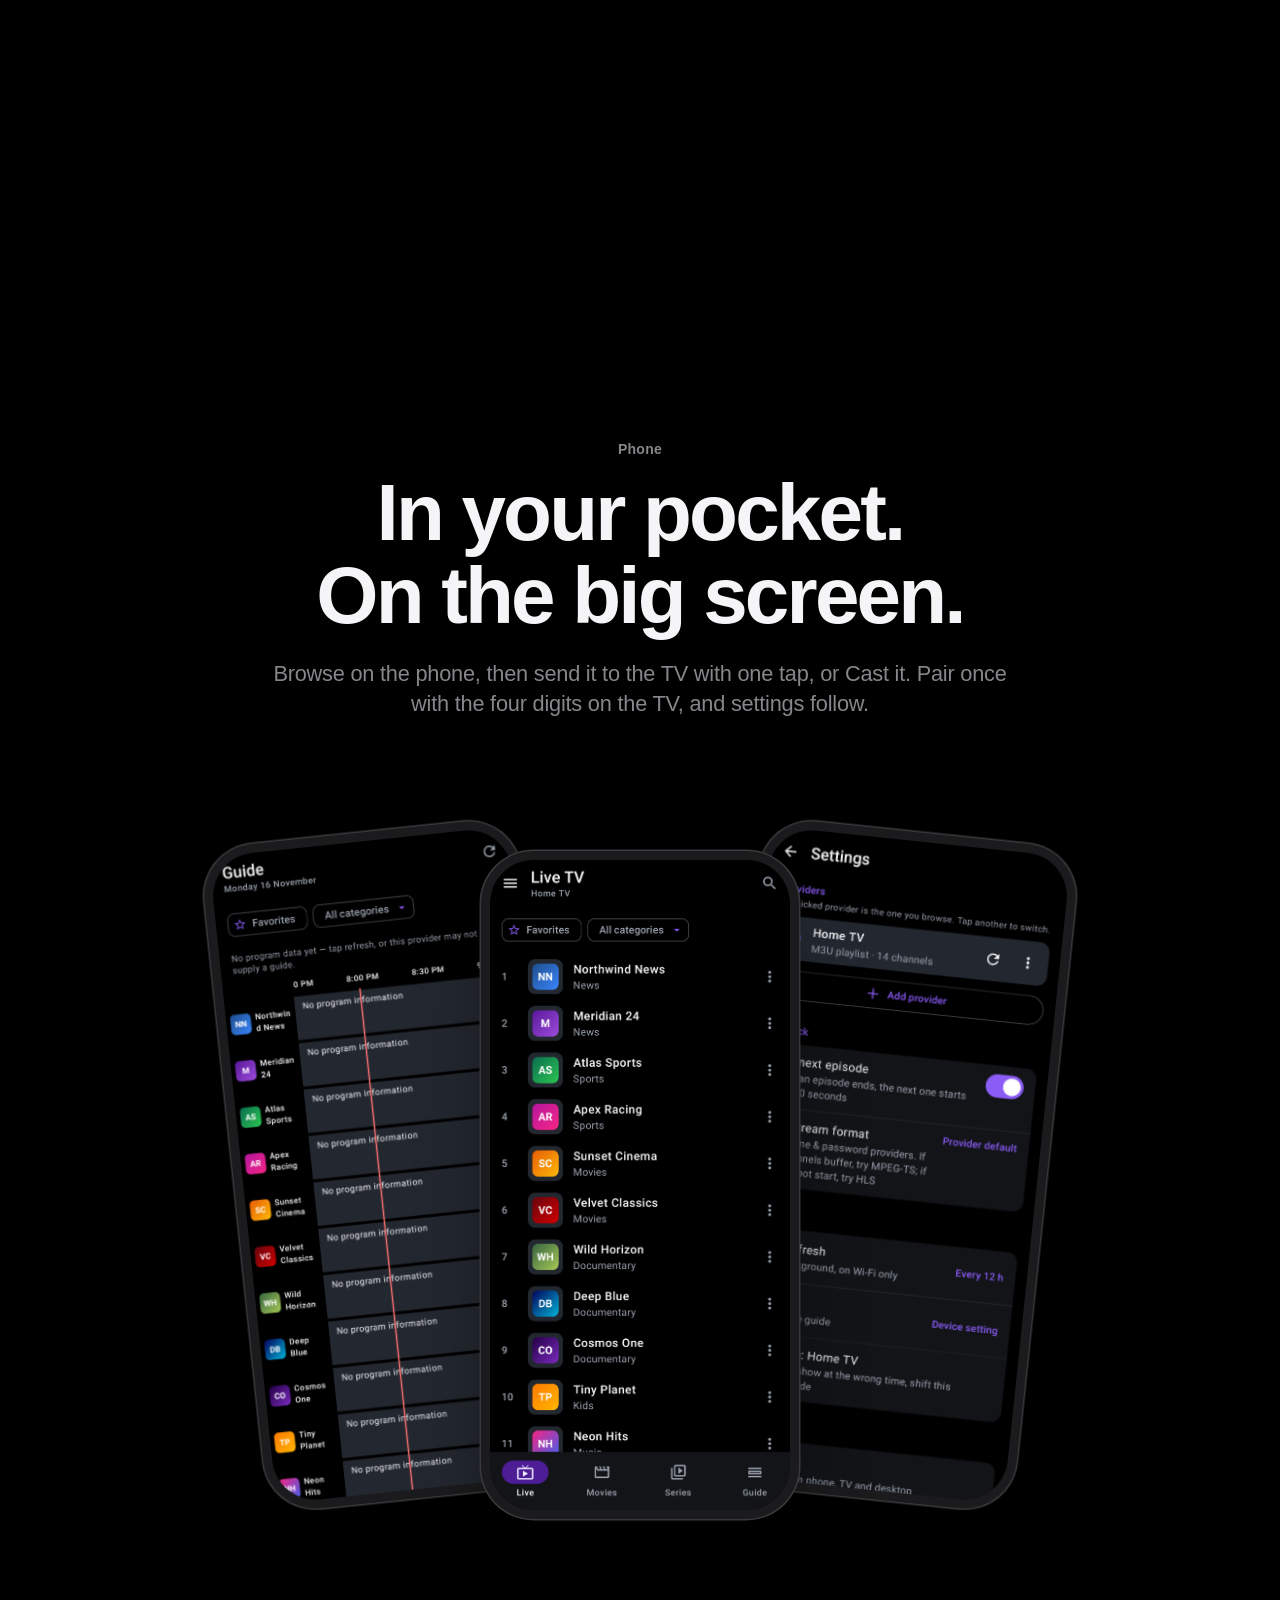
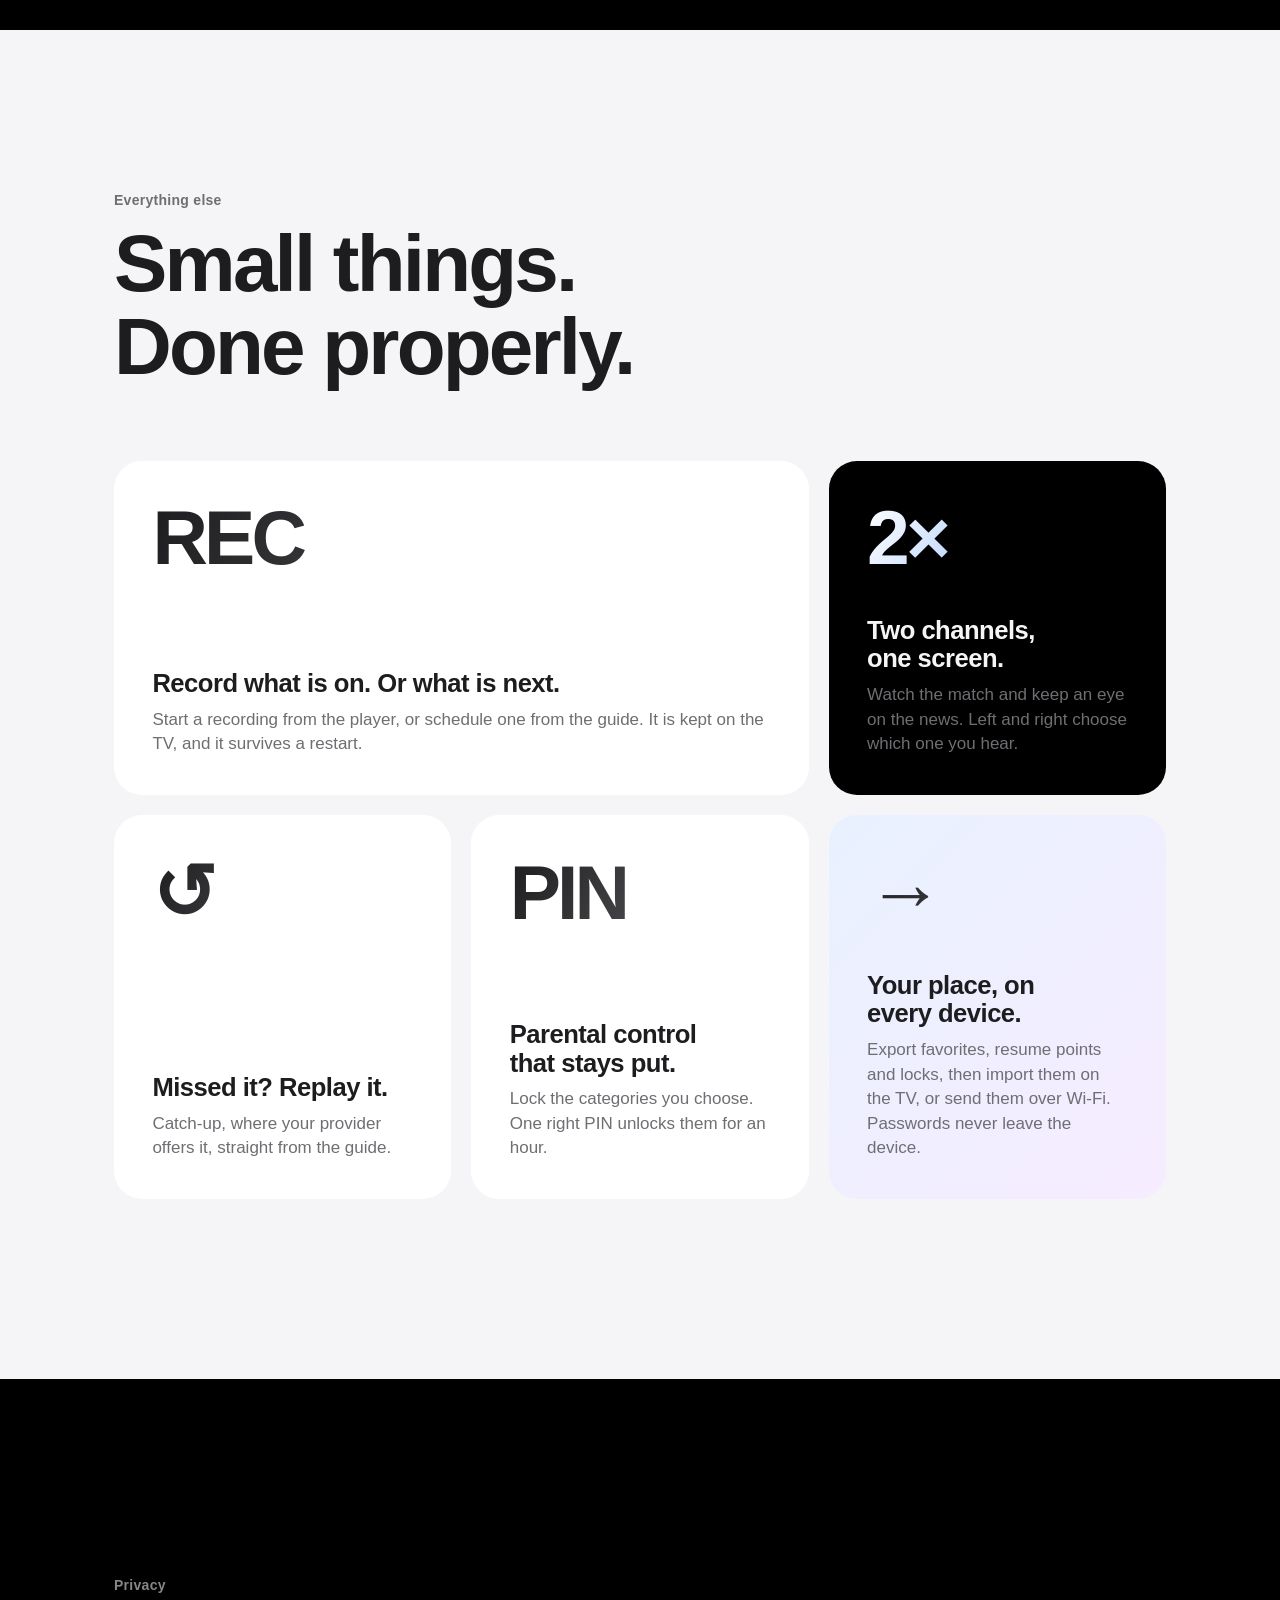
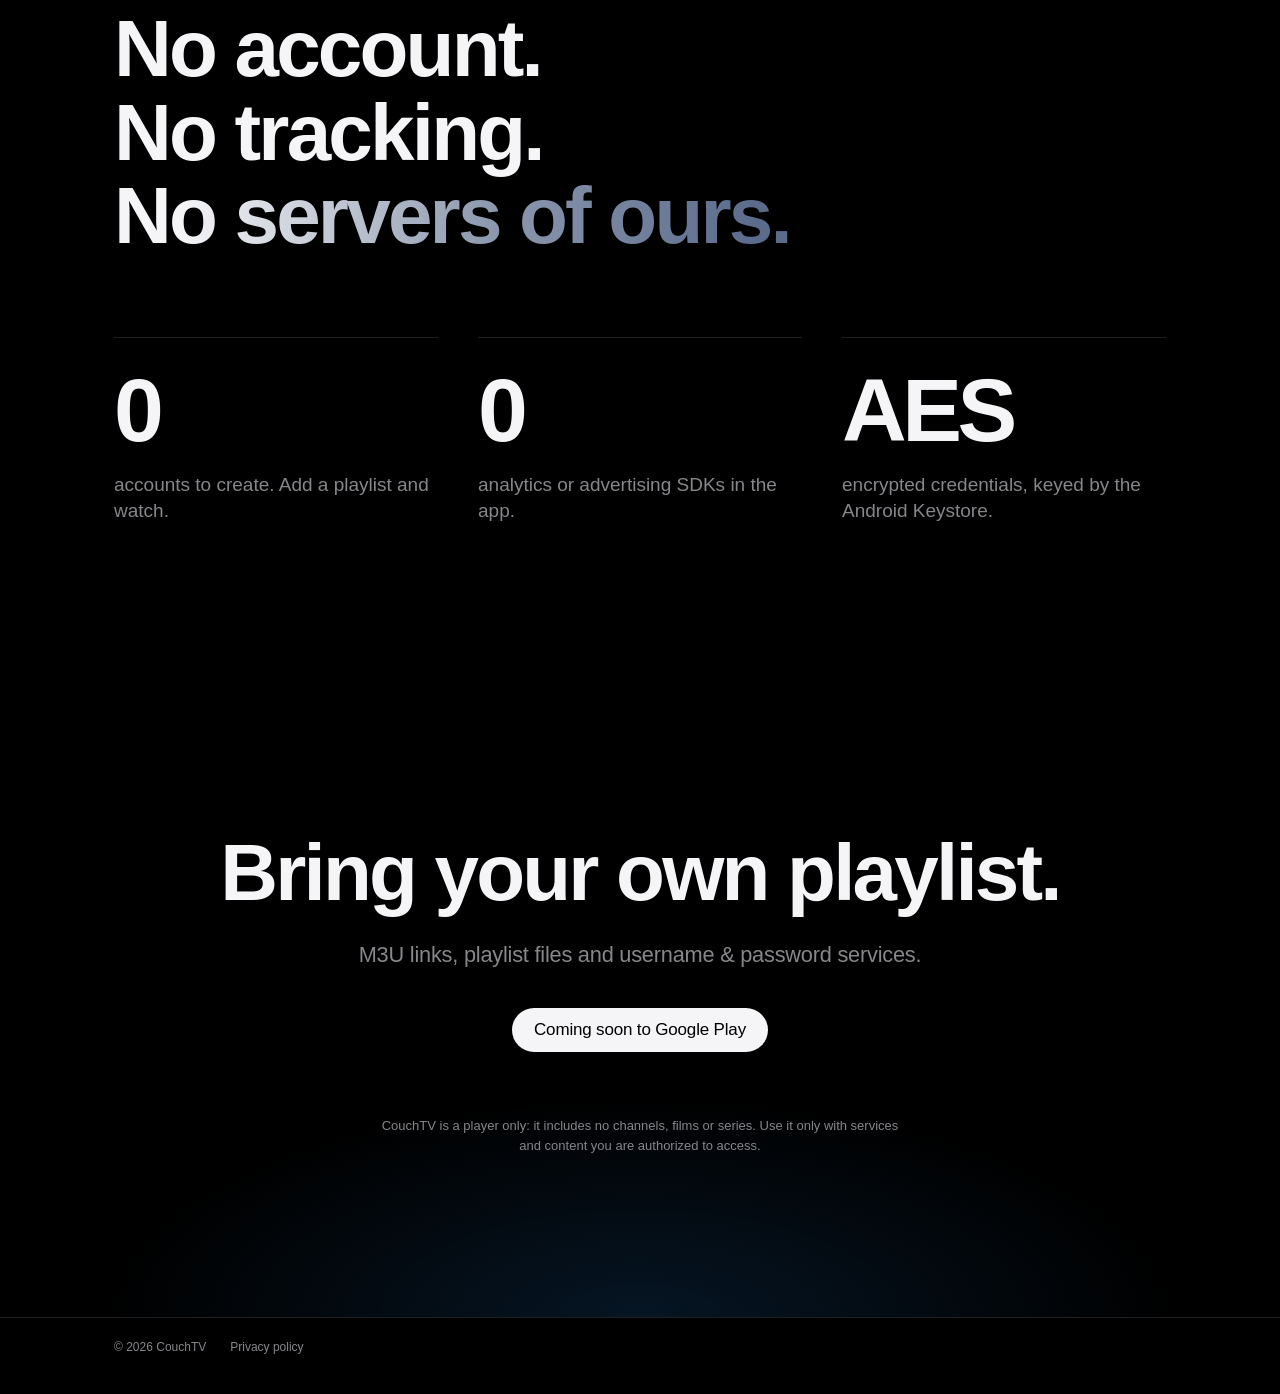
==== commit be2b0a55: "Site from YannBrrd/CouchTV@74eb012" ====
--- a/index.html
+++ b/index.html
@@ -4,10 +4,10 @@
 <head>
   <meta charset="utf-8">
   <meta name="viewport" content="width=device-width, initial-scale=1, viewport-fit=cover">
-  <title>OpenIPTV — Live TV, the way it should feel</title>
-  <meta name="description" content="OpenIPTV plays the playlists you already have, on Android TV and Android phones. Channel numbers, a real guide, recordings, no account.">
+  <title>CouchTV — Live TV, the way it should feel</title>
+  <meta name="description" content="CouchTV plays the playlists you already have, on Android TV and Android phones. Channel numbers, a real guide, recordings, no account.">
   <meta name="theme-color" content="#000000">
-  <meta property="og:title" content="OpenIPTV">
+  <meta property="og:title" content="CouchTV">
   <meta property="og:description" content="Live TV, the way it should feel. For Android TV and Android phones.">
   <meta property="og:image" content="https://yannbrrd.github.io/openiptv-public/screenshots/tv-guide.png">
   <meta property="og:locale" content="en_US">
@@ -22,9 +22,9 @@
 
 <header class="nav" data-nav>
   <div class="nav__inner">
-    <a class="nav__brand" href="#top" aria-label="OpenIPTV, back to top">
+    <a class="nav__brand" href="#top" aria-label="CouchTV, back to top">
       <svg class="nav__mark" viewBox="0 0 32 32" aria-hidden="true"><rect x="3" y="7" width="26" height="17" rx="4"/><path d="M12 28h8"/></svg>
-      OpenIPTV
+      CouchTV
     </a>
     <nav class="nav__links" aria-label="Sections">
       <a href="#tour">TV</a>
@@ -44,7 +44,7 @@
     <div class="hero__copy">
       <p class="eyebrow load" style="--i:0">Android TV · Android phone</p>
       <h1 class="hero__title load" style="--i:1">Live TV,<br><span class="hero__soft">the way it<br>should feel.</span></h1>
-      <p class="hero__lede load" style="--i:2">OpenIPTV plays the playlists you already have. Quick to set up, quicker to zap, and it never asks you for an account.</p>
+      <p class="hero__lede load" style="--i:2">CouchTV plays the playlists you already have. Quick to set up, quicker to zap, and it never asks you for an account.</p>
       <div class="hero__actions load" style="--i:3">
         <span class="pill pill--light">Coming soon to Google Play</span>
         <a class="link-arrow" href="#tour">Take the tour</a>
@@ -169,13 +169,13 @@
     <h2 class="display reveal">Bring your own playlist.</h2>
     <p class="lede reveal">M3U links, playlist files and username &amp; password services.</p>
     <span class="pill pill--light reveal">Coming soon to Google Play</span>
-    <p class="disclaimer reveal">OpenIPTV is a player only: it includes no channels, films or series. Use it only with services and content you are authorized to access.</p>
+    <p class="disclaimer reveal">CouchTV is a player only: it includes no channels, films or series. Use it only with services and content you are authorized to access.</p>
   </section>
 </main>
 
 <footer class="footer">
   <div class="footer__inner">
-    <span>&copy; <span data-year>2026</span> OpenIPTV</span>
+    <span>&copy; <span data-year>2026</span> CouchTV</span>
     <a href="privacy.html">Privacy policy</a>
   </div>
 </footer>
--- a/assets/site.css
+++ b/assets/site.css
@@ -1,4 +1,4 @@
-/* OpenIPTV website. No framework: a few custom properties, real type, and
+/* CouchTV website. No framework: a few custom properties, real type, and
    motion driven by scroll progress (--p, set by site.js). */
 
 :root {
